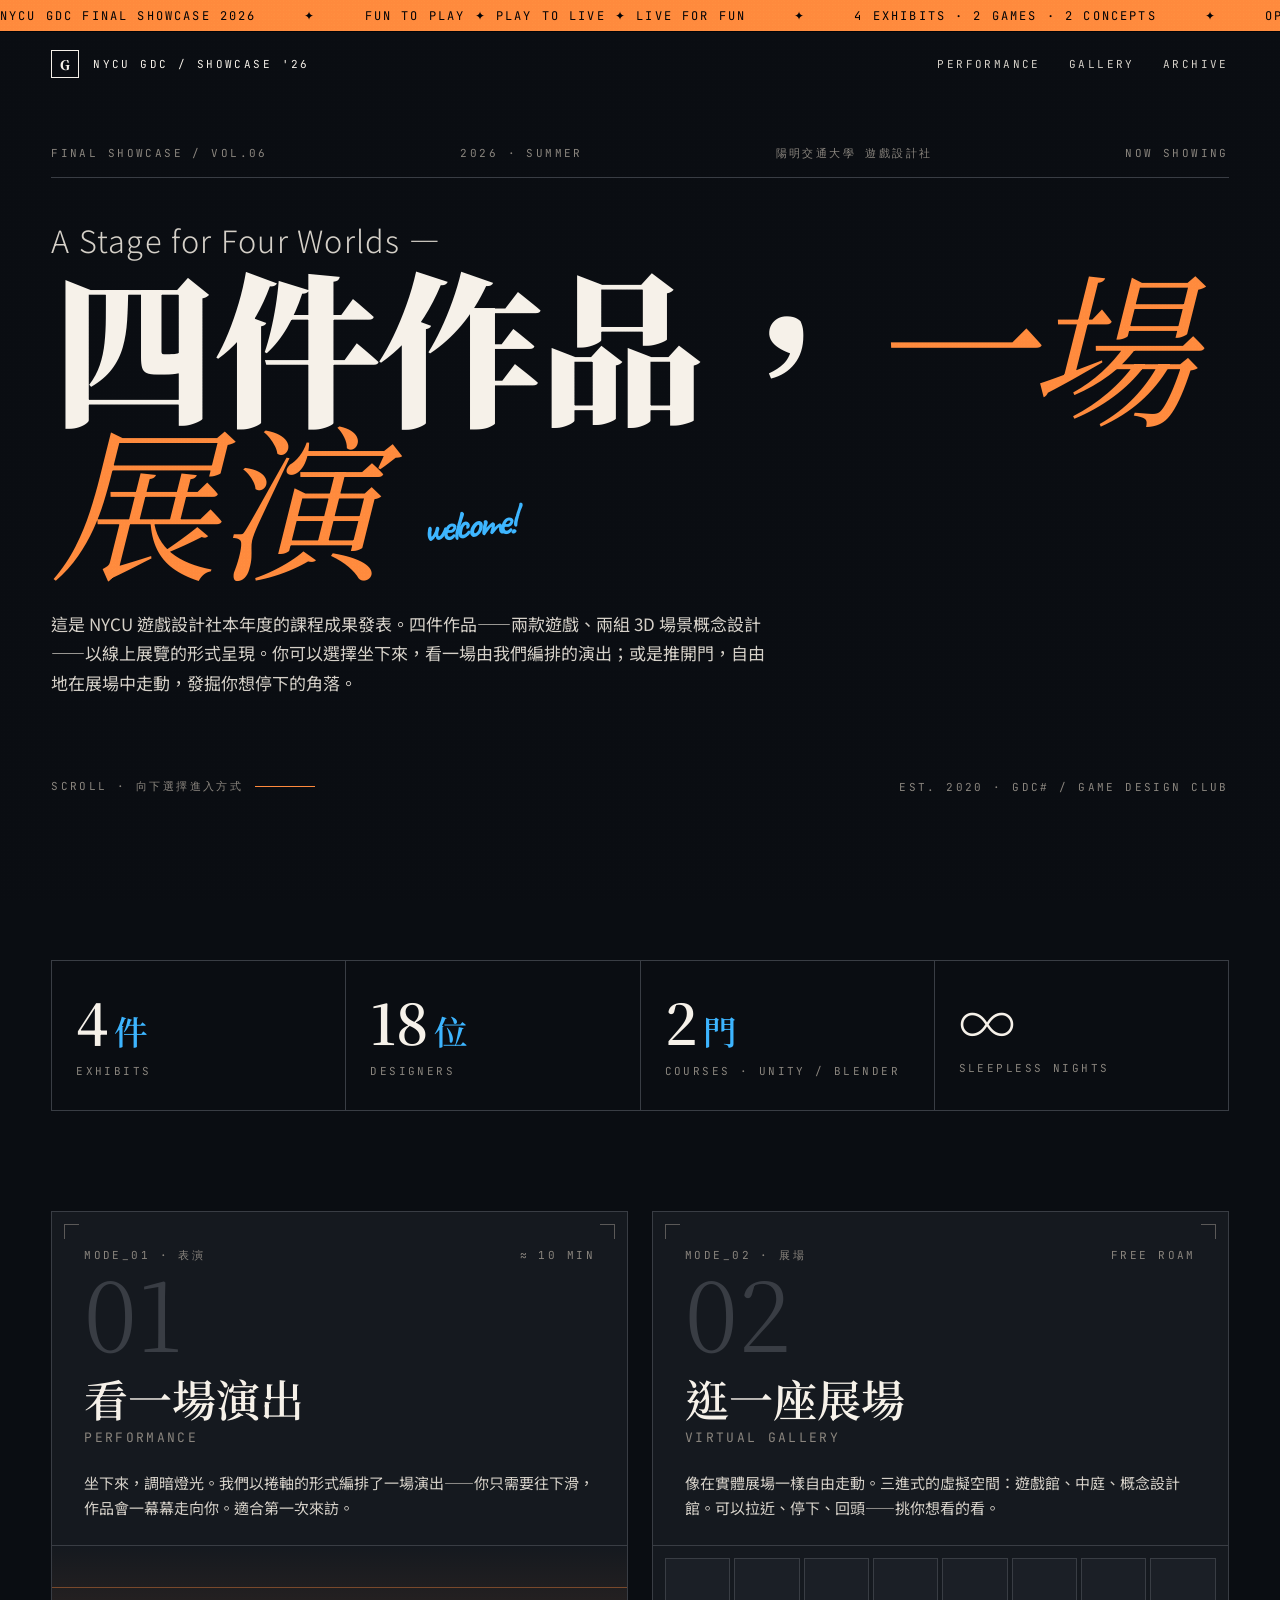
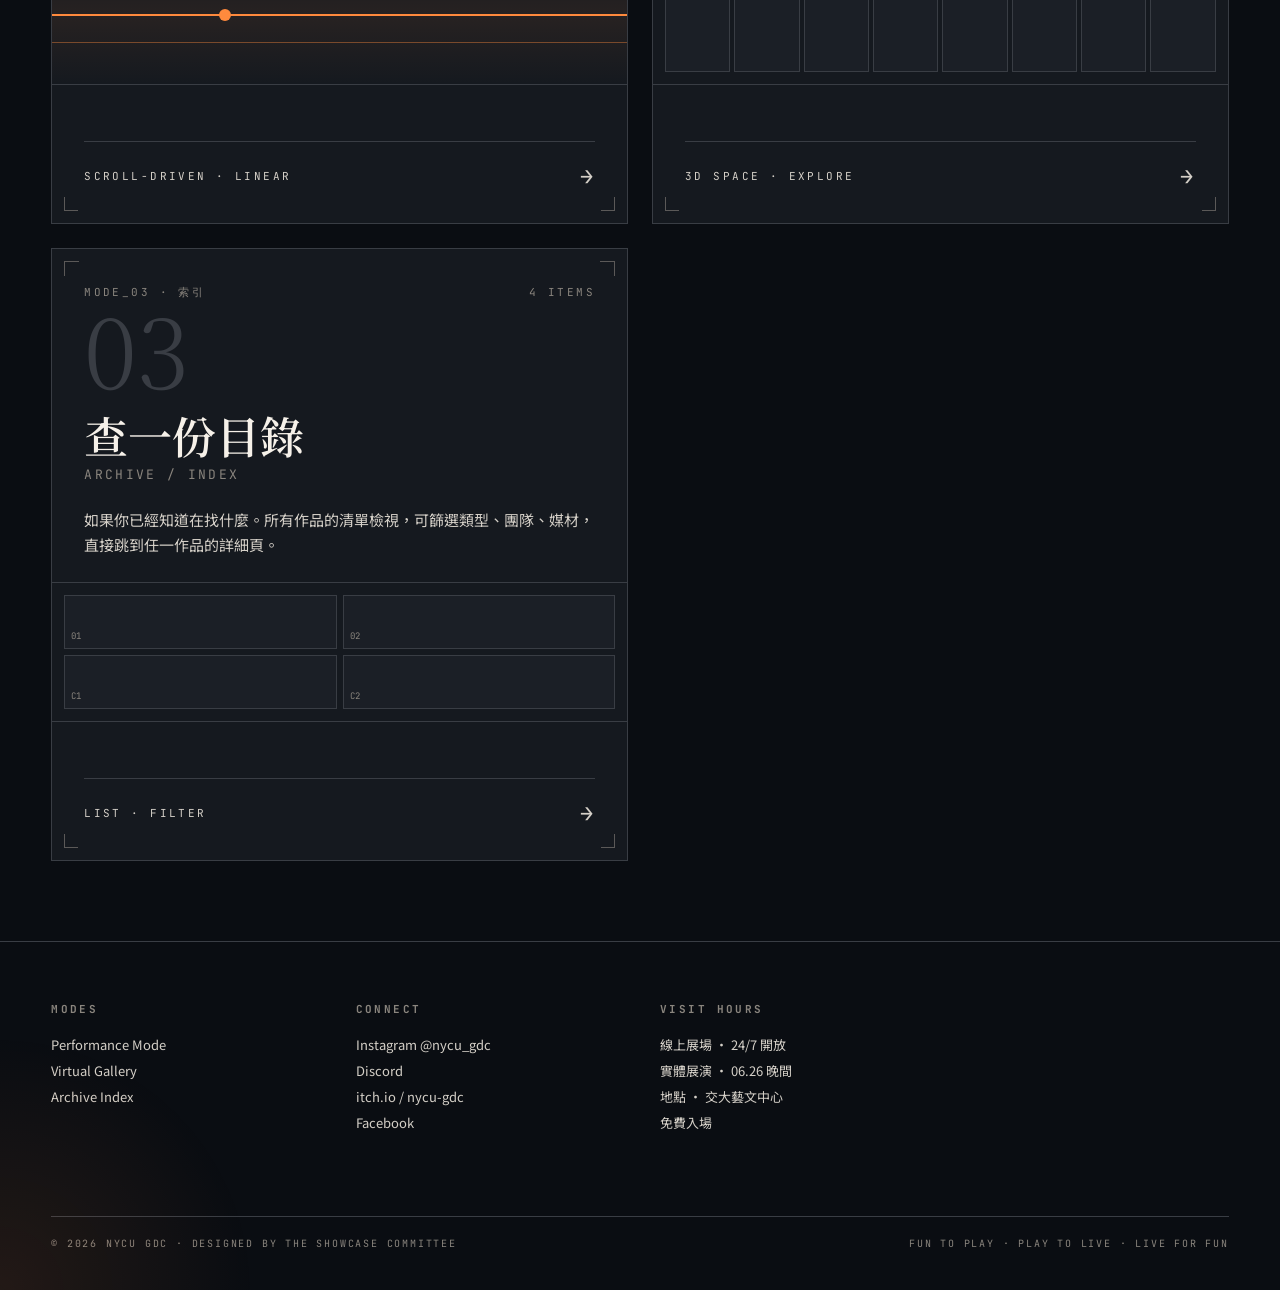
==== public/index.html @ 05b70faf "Add pageview counter with Cloudflare Worker backend - Deploy frontend as Cloudflare Workers Static A" ====
<!DOCTYPE html>
<html lang="zh-Hant">
<head>
<meta charset="UTF-8">
<meta name="viewport" content="width=device-width, initial-scale=1">
<title>NYCU GDC 期末 Showcase 2026</title>
<link rel="preconnect" href="https://fonts.googleapis.com">
<link rel="preconnect" href="https://fonts.gstatic.com" crossorigin>
<link href="https://fonts.googleapis.com/css2?family=Caveat:wght@400;600&family=JetBrains+Mono:wght@300;400;500&family=Noto+Sans+TC:wght@300;400;500;700&family=Noto+Serif+TC:wght@300;400;600;900&display=swap" rel="stylesheet">
<link rel="stylesheet" href="styles/tokens.css">
<style>
  body { overflow-x: hidden; }

  .marquee-strip {
    position: fixed;
    top: 0; left: 0; right: 0;
    height: 32px;
    background: var(--gdc-orange);
    color: var(--bg-deeper);
    overflow: hidden;
    z-index: 50;
    border-bottom: 1px solid var(--bg-deeper);
    display: flex;
    align-items: center;
  }
  .marquee-track {
    display: flex;
    gap: 48px;
    animation: marquee 60s linear infinite;
    white-space: nowrap;
    font-family: var(--f-mono);
    font-size: 12px;
    letter-spacing: 0.18em;
    text-transform: uppercase;
  }
  .marquee-track > span { display: inline-flex; align-items: center; gap: 48px; }
  .marquee-track > span::after { content: "✦"; }
  @keyframes marquee {
    from { transform: translateX(0); }
    to { transform: translateX(-50%); }
  }

  .topbar {
    position: fixed;
    top: 32px;
    left: 0; right: 0;
    padding: 18px var(--pad-edge);
    display: flex;
    align-items: center;
    justify-content: space-between;
    z-index: 40;
    font-family: var(--f-mono);
    font-size: 11px;
    letter-spacing: 0.22em;
    text-transform: uppercase;
  }
  .brand { display: flex; align-items: center; gap: 14px; color: var(--paper); }
  .brand-mark {
    width: 28px; height: 28px; border: 1px solid var(--paper);
    display: grid; place-items: center;
    font-family: var(--f-serif); font-weight: 900; font-size: 13px;
    letter-spacing: 0;
  }
  .topbar nav { display: flex; gap: 28px; color: var(--paper-dim); }
  .topbar nav a:hover { color: var(--gdc-orange); }

  .hero {
    min-height: 100vh;
    padding: 140px var(--pad-edge) 100px;
    position: relative;
    display: grid;
    grid-template-columns: 1fr;
    align-content: center;
  }
  .hero-meta {
    display: flex;
    justify-content: space-between;
    font-family: var(--f-mono);
    font-size: 11px;
    letter-spacing: 0.22em;
    text-transform: uppercase;
    color: var(--paper-faint);
    margin-bottom: 48px;
    padding-bottom: 16px;
    border-bottom: 1px solid var(--paper-line);
  }

  .hero-title {
    font-family: var(--f-serif);
    font-weight: 900;
    font-size: clamp(56px, 13vw, 200px);
    line-height: 0.92;
    letter-spacing: -0.02em;
    margin: 0;
    color: var(--paper);
    position: relative;
  }
  .hero-title .small {
    display: block;
    font-size: clamp(20px, 2.4vw, 36px);
    font-weight: 300;
    letter-spacing: 0.04em;
    color: var(--paper-dim);
    margin-bottom: 12px;
    font-family: var(--f-sans);
  }
  .hero-title em {
    font-style: italic;
    color: var(--gdc-orange);
    font-weight: 400;
  }
  .hand-stamp {
    font-family: var(--f-hand);
    color: var(--gdc-blue);
    font-size: clamp(28px, 3.2vw, 48px);
    transform: rotate(-6deg);
    display: inline-block;
    margin-left: 8px;
    vertical-align: middle;
  }

  .hero-sub {
    margin-top: 36px;
    max-width: 720px;
    font-size: 17px;
    line-height: 1.75;
    color: var(--paper-dim);
  }

  .hero-bottom {
    margin-top: 64px;
    display: flex;
    justify-content: space-between;
    align-items: end;
    flex-wrap: wrap;
    gap: 24px;
  }
  .scroll-hint {
    font-family: var(--f-mono);
    font-size: 11px;
    letter-spacing: 0.22em;
    text-transform: uppercase;
    color: var(--paper-faint);
    display: flex;
    align-items: center;
    gap: 12px;
  }
  .scroll-line {
    display: inline-block;
    width: 60px;
    height: 1px;
    background: var(--paper-faint);
    position: relative;
    overflow: hidden;
  }
  .scroll-line::after {
    content: "";
    position: absolute;
    inset: 0;
    background: var(--gdc-orange);
    animation: hint 2.5s ease-in-out infinite;
  }
  @keyframes hint {
    0% { transform: translateX(-100%); }
    50% { transform: translateX(0); }
    100% { transform: translateX(100%); }
  }

  /* Spotlight follows cursor */
  .spot {
    position: fixed;
    pointer-events: none;
    width: 600px; height: 600px;
    border-radius: 50%;
    background: radial-gradient(circle, rgba(255,138,61,0.10) 0%, rgba(255,138,61,0) 60%);
    transform: translate(-50%, -50%);
    z-index: 1;
    transition: opacity 0.4s;
  }

  /* Two doors */
  .doors {
    padding: 40px var(--pad-edge) 80px;
    display: grid;
    grid-template-columns: repeat(auto-fit, minmax(380px, 1fr));
    gap: 24px;
    position: relative;
    z-index: 2;
  }
  .door {
    position: relative;
    background: var(--bg-rise);
    border: 1px solid var(--paper-line);
    padding: 36px 32px 32px;
    min-height: 460px;
    display: flex;
    flex-direction: column;
    justify-content: space-between;
    cursor: pointer;
    transition: all 0.4s ease;
    overflow: hidden;
    text-decoration: none;
    color: inherit;
  }
  .door:hover {
    background: var(--bg-card);
    border-color: var(--paper-dim);
    transform: translateY(-4px);
  }
  .door-hd {
    display: flex;
    justify-content: space-between;
    align-items: start;
    font-family: var(--f-mono);
    font-size: 11px;
    letter-spacing: 0.22em;
    text-transform: uppercase;
    color: var(--paper-faint);
  }
  .door-num {
    font-family: var(--f-serif);
    font-size: 96px;
    font-weight: 300;
    line-height: 1;
    color: var(--paper-line);
    transition: color 0.3s;
  }
  .door:hover .door-num { color: var(--gdc-orange); }

  .door-title {
    font-family: var(--f-serif);
    font-size: 44px;
    font-weight: 600;
    line-height: 1.05;
    margin: 16px 0 8px;
  }
  .door-title-en {
    font-family: var(--f-mono);
    font-size: 13px;
    color: var(--paper-faint);
    letter-spacing: 0.18em;
    text-transform: uppercase;
  }
  .door-desc {
    margin-top: 24px;
    color: var(--paper-dim);
    font-size: 15px;
    line-height: 1.7;
  }
  .door-foot {
    margin-top: 32px;
    display: flex;
    justify-content: space-between;
    align-items: center;
    font-family: var(--f-mono);
    font-size: 11px;
    letter-spacing: 0.22em;
    text-transform: uppercase;
    color: var(--paper-dim);
    padding-top: 20px;
    border-top: 1px solid var(--paper-line);
  }
  .door-arrow {
    font-size: 22px;
    transition: transform 0.3s;
  }
  .door:hover .door-arrow { transform: translateX(8px); color: var(--gdc-orange); }

  /* Visual signatures inside doors */
  .door-vis {
    margin: 24px -32px;
    height: 140px;
    position: relative;
    overflow: hidden;
    border-top: 1px solid var(--paper-line);
    border-bottom: 1px solid var(--paper-line);
  }
  .vis-perform {
    background:
      linear-gradient(to bottom,
        transparent 0%,
        rgba(255,138,61,0.08) 50%,
        transparent 100%);
  }
  .vis-perform::before, .vis-perform::after {
    content: "";
    position: absolute;
    left: 0; right: 0;
    height: 1px;
    background: var(--gdc-orange);
    opacity: 0.4;
  }
  .vis-perform::before { top: 30%; }
  .vis-perform::after { top: 70%; }
  .vis-perform .play-line {
    position: absolute;
    top: 50%; left: 0; right: 0;
    height: 2px;
    background: var(--gdc-orange);
    transform: translateY(-50%);
  }
  .vis-perform .play-dot {
    position: absolute;
    top: 50%; left: 30%;
    width: 12px; height: 12px;
    background: var(--gdc-orange);
    border-radius: 50%;
    transform: translate(-50%, -50%);
    animation: travel 3s ease-in-out infinite alternate;
  }
  @keyframes travel { to { left: 70%; } }

  .vis-gallery {
    display: grid;
    grid-template-columns: repeat(8, 1fr);
    gap: 4px;
    padding: 12px;
    perspective: 400px;
  }
  .vis-gallery .b {
    background: var(--bg-card);
    border: 1px solid var(--paper-line);
    transform-origin: bottom;
    transition: transform 0.4s;
  }
  .door:hover .vis-gallery .b:nth-child(odd) { transform: rotateX(15deg); }
  .door:hover .vis-gallery .b:nth-child(even) { transform: rotateX(-10deg); background: var(--gdc-blue-soft); opacity: 0.4; }

  .vis-index {
    display: grid;
    grid-template-columns: repeat(2, 1fr);
    grid-template-rows: repeat(2, 1fr);
    gap: 6px;
    padding: 12px;
  }
  .vis-index .c {
    background: var(--bg-card);
    border: 1px solid var(--paper-line);
    display: flex;
    align-items: end;
    padding: 6px;
    font-family: var(--f-mono);
    font-size: 9px;
    color: var(--paper-faint);
  }

  /* Stats */
  .stats {
    padding: 40px var(--pad-edge) 60px;
    display: grid;
    grid-template-columns: repeat(auto-fit, minmax(180px, 1fr));
    gap: 1px;
    background: var(--paper-line);
    margin: 0 var(--pad-edge);
    border: 1px solid var(--paper-line);
  }
  .stats { padding: 0; margin-top: 60px; margin-bottom: 60px; }
  .stat {
    background: var(--bg-stage);
    padding: 32px 24px;
  }
  .stat-num {
    font-family: var(--f-serif);
    font-size: 56px;
    font-weight: 600;
    line-height: 1;
    color: var(--paper);
  }
  .stat-num em {
    font-family: var(--f-hand);
    font-style: normal;
    color: var(--gdc-blue);
    font-size: 0.6em;
    margin-left: 6px;
  }
  .stat-label {
    margin-top: 12px;
    font-family: var(--f-mono);
    font-size: 11px;
    letter-spacing: 0.22em;
    text-transform: uppercase;
    color: var(--paper-faint);
  }

  /* Footer */
  footer {
    padding: 60px var(--pad-edge) 40px;
    border-top: 1px solid var(--paper-line);
    display: grid;
    grid-template-columns: repeat(auto-fit, minmax(220px, 1fr));
    gap: 40px;
    font-size: 13px;
  }
  footer h4 {
    font-family: var(--f-mono);
    font-size: 11px;
    letter-spacing: 0.22em;
    text-transform: uppercase;
    color: var(--paper-faint);
    margin: 0 0 16px;
  }
  footer ul { list-style: none; padding: 0; margin: 0; line-height: 2; color: var(--paper-dim); }
  footer ul li:hover { color: var(--gdc-orange); cursor: pointer; }
  .colophon {
    grid-column: 1 / -1;
    margin-top: 40px;
    padding-top: 20px;
    border-top: 1px solid var(--paper-line);
    display: flex;
    justify-content: space-between;
    flex-wrap: wrap;
    gap: 16px;
    font-family: var(--f-mono);
    font-size: 10px;
    letter-spacing: 0.18em;
    text-transform: uppercase;
    color: var(--paper-faint);
  }

  /* Responsive */
  @media (max-width: 720px) {
    .topbar nav { display: none; }
    .door { min-height: 380px; padding: 24px 20px; }
    .door-num { font-size: 72px; }
    .door-title { font-size: 32px; }
    .door-vis { margin: 20px -20px; height: 100px; }
  }
</style>
</head>
<body class="grain">

<!-- Marquee strip -->
<div class="marquee-strip" aria-hidden="true">
  <div class="marquee-track">
    <span>NYCU GDC FINAL SHOWCASE 2026</span>
    <span>FUN TO PLAY ✦ PLAY TO LIVE ✦ LIVE FOR FUN</span>
    <span>4 EXHIBITS · 2 GAMES · 2 CONCEPTS</span>
    <span>OPEN 24/7 · ONLINE EXHIBITION</span>
    <span>NYCU GDC FINAL SHOWCASE 2026</span>
    <span>FUN TO PLAY ✦ PLAY TO LIVE ✦ LIVE FOR FUN</span>
    <span>4 EXHIBITS · 2 GAMES · 2 CONCEPTS</span>
    <span>OPEN 24/7 · ONLINE EXHIBITION</span>
  </div>
</div>

<!-- Top bar -->
<header class="topbar">
  <a href="index.html" class="brand">
    <div class="brand-mark">G</div>
    <span>NYCU GDC / Showcase '26</span>
  </a>
  <nav>
    <a href="perform.html">Performance</a>
    <a href="gallery.html">Gallery</a>
    <a href="archive.html">Archive</a>
  </nav>
</header>

<!-- Hero -->
<section class="hero">
  <div class="hero-meta">
    <span>FINAL SHOWCASE / VOL.06</span>
    <span>2026 · SUMMER</span>
    <span>陽明交通大學 遊戲設計社</span>
    <span>NOW SHOWING</span>
  </div>

  <h1 class="hero-title">
    <span class="small">A Stage for Four Worlds —</span>
    四件作品，<em>一場展演</em>
    <span class="hand-stamp">welcome!</span>
  </h1>

  <p class="hero-sub">
    這是 NYCU 遊戲設計社本年度的課程成果發表。四件作品——兩款遊戲、兩組 3D 場景概念設計——以線上展覽的形式呈現。你可以選擇坐下來，看一場由我們編排的演出；或是推開門，自由地在展場中走動，發掘你想停下的角落。
  </p>

  <div class="hero-bottom">
    <div class="scroll-hint">
      <span>Scroll · 向下選擇進入方式</span>
      <span class="scroll-line"></span>
    </div>
    <div class="mono" style="font-size:11px;letter-spacing:0.22em;text-transform:uppercase;color:var(--paper-faint);">
      EST. 2020 · GDC# / Game Design Club
    </div>
  </div>
</section>

<!-- Stats strip -->
<section class="stats">
  <div class="stat">
    <div class="stat-num">4<em>件</em></div>
    <div class="stat-label">Exhibits</div>
  </div>
  <div class="stat">
    <div class="stat-num">18<em>位</em></div>
    <div class="stat-label">Designers</div>
  </div>
  <div class="stat">
    <div class="stat-num">2<em>門</em></div>
    <div class="stat-label">Courses · Unity / Blender</div>
  </div>
  <div class="stat">
    <div class="stat-num">∞</div>
    <div class="stat-label">Sleepless Nights</div>
  </div>
</section>

<!-- Two doors -->
<section class="doors">
  <a class="door corner-marks" href="perform.html">
    <span class="cm-bl"></span><span class="cm-br"></span>
    <div class="door-hd">
      <span>MODE_01 · 表演</span>
      <span>≈ 10 MIN</span>
    </div>
    <div>
      <div class="door-num">01</div>
      <div class="door-title">看一場演出</div>
      <div class="door-title-en">PERFORMANCE</div>
      <div class="door-desc">
        坐下來，調暗燈光。我們以捲軸的形式編排了一場演出——你只需要往下滑，作品會一幕幕走向你。適合第一次來訪。
      </div>
    </div>
    <div class="door-vis vis-perform">
      <div class="play-line"></div>
      <div class="play-dot"></div>
    </div>
    <div class="door-foot">
      <span>Scroll-driven · Linear</span>
      <span class="door-arrow">→</span>
    </div>
  </a>

  <a class="door corner-marks" href="gallery.html">
    <span class="cm-bl"></span><span class="cm-br"></span>
    <div class="door-hd">
      <span>MODE_02 · 展場</span>
      <span>FREE ROAM</span>
    </div>
    <div>
      <div class="door-num">02</div>
      <div class="door-title">逛一座展場</div>
      <div class="door-title-en">VIRTUAL GALLERY</div>
      <div class="door-desc">
        像在實體展場一樣自由走動。三進式的虛擬空間：遊戲館、中庭、概念設計館。可以拉近、停下、回頭——挑你想看的看。
      </div>
    </div>
    <div class="door-vis vis-gallery">
      <div class="b"></div><div class="b"></div><div class="b"></div><div class="b"></div>
      <div class="b"></div><div class="b"></div><div class="b"></div><div class="b"></div>
    </div>
    <div class="door-foot">
      <span>3D Space · Explore</span>
      <span class="door-arrow">→</span>
    </div>
  </a>

  <a class="door corner-marks" href="archive.html">
    <span class="cm-bl"></span><span class="cm-br"></span>
    <div class="door-hd">
      <span>MODE_03 · 索引</span>
      <span>4 ITEMS</span>
    </div>
    <div>
      <div class="door-num">03</div>
      <div class="door-title">查一份目錄</div>
      <div class="door-title-en">ARCHIVE / INDEX</div>
      <div class="door-desc">
        如果你已經知道在找什麼。所有作品的清單檢視，可篩選類型、團隊、媒材，直接跳到任一作品的詳細頁。
      </div>
    </div>
    <div class="door-vis vis-index">
      <div class="c">01</div><div class="c">02</div><div class="c">C1</div><div class="c">C2</div>
    </div>
    <div class="door-foot">
      <span>List · Filter</span>
      <span class="door-arrow">→</span>
    </div>
  </a>
</section>

<!-- Footer -->
<footer>
  <div>
    <h4>Modes</h4>
    <ul>
      <li><a href="perform.html">Performance Mode</a></li>
      <li><a href="gallery.html">Virtual Gallery</a></li>
      <li><a href="archive.html">Archive Index</a></li>
    </ul>
  </div>
  <div>
    <h4>Connect</h4>
    <ul>
      <li><a href="https://www.instagram.com/nycu_gdc/" target="_blank" rel="noopener">Instagram @nycu_gdc</a></li>
      <li><a href="https://discord.gg/7tUWM2Dj53" target="_blank" rel="noopener">Discord</a></li>
      <li><a href="https://nycu-gdc.itch.io/" target="_blank" rel="noopener">itch.io / nycu-gdc</a></li>
      <li><a href="https://www.facebook.com/NYCUGDC/" target="_blank" rel="noopener">Facebook</a></li>
    </ul>
  </div>
  <div>
    <h4>Visit Hours</h4>
    <ul>
      <li>線上展場 · 24/7 開放</li>
      <li>實體展演 · 06.26 晚間</li>
      <li>地點 · 交大藝文中心</li>
      <li>免費入場</li>
    </ul>
  </div>
  <div class="colophon">
    <span>© 2026 NYCU GDC · Designed by the Showcase Committee</span>
    <span>Fun to Play · Play to Live · Live for Fun</span>
  </div>
</footer>

<div class="spot" id="spot"></div>

<script>
  // Spotlight cursor
  const spot = document.getElementById('spot');
  document.addEventListener('mousemove', (e) => {
    spot.style.left = e.clientX + 'px';
    spot.style.top = e.clientY + 'px';
  });
  document.addEventListener('mouseleave', () => spot.style.opacity = 0);
  document.addEventListener('mouseenter', () => spot.style.opacity = 1);
</script>

</body>
</html>
---- public/styles/tokens.css ----
/* NYCU GDC Showcase — Design Tokens */
:root {
  /* Stage / theatre dark */
  --bg-stage: oklch(0.16 0.012 260);
  --bg-deeper: oklch(0.10 0.010 260);
  --bg-rise: oklch(0.21 0.014 260);
  --bg-card: oklch(0.24 0.014 260);

  /* Warm whites & paper */
  --paper: oklch(0.96 0.012 80);
  --paper-dim: oklch(0.86 0.012 80);
  --paper-faint: oklch(0.62 0.012 80);
  --paper-line: oklch(0.36 0.012 260);

  /* GDC accents */
  --gdc-orange: #FF8A3D;
  --gdc-blue: #3DB5FF;
  --gdc-orange-soft: oklch(0.78 0.16 55);
  --gdc-blue-soft: oklch(0.78 0.13 235);
  --signal-red: oklch(0.67 0.21 25);

  /* Type scale */
  --f-mono: "JetBrains Mono", ui-monospace, "Courier New", monospace;
  --f-sans: "Noto Sans TC", "Inter", system-ui, sans-serif;
  --f-serif: "Noto Serif TC", "EB Garamond", serif;
  --f-hand: "Caveat", "Noto Serif TC", cursive;

  /* Spacing */
  --pad-edge: clamp(20px, 4vw, 64px);
}

* { box-sizing: border-box; }
html, body { margin: 0; padding: 0; }
body {
  font-family: var(--f-sans);
  background: var(--bg-stage);
  color: var(--paper);
  -webkit-font-smoothing: antialiased;
  text-rendering: optimizeLegibility;
}

/* Common atoms */
.mono { font-family: var(--f-mono); letter-spacing: 0.02em; }
.serif { font-family: var(--f-serif); }
.hand { font-family: var(--f-hand); }
.muted { color: var(--paper-faint); }
.dim { color: var(--paper-dim); }

.tag {
  display: inline-block;
  font-family: var(--f-mono);
  font-size: 11px;
  letter-spacing: 0.18em;
  text-transform: uppercase;
  padding: 4px 10px;
  border: 1px solid var(--paper-line);
  border-radius: 999px;
  color: var(--paper-dim);
}

a { color: inherit; text-decoration: none; }

/* Grain overlay — adds the "projection" feel */
.grain::before {
  content: "";
  position: fixed;
  inset: 0;
  pointer-events: none;
  z-index: 999;
  opacity: 0.06;
  mix-blend-mode: overlay;
  background-image:
    radial-gradient(rgba(255,255,255,0.6) 1px, transparent 1px),
    radial-gradient(rgba(255,255,255,0.4) 1px, transparent 1px);
  background-size: 3px 3px, 5px 5px;
  background-position: 0 0, 1px 2px;
}

/* Scrollbar polish */
::-webkit-scrollbar { width: 10px; height: 10px; }
::-webkit-scrollbar-track { background: var(--bg-deeper); }
::-webkit-scrollbar-thumb { background: var(--paper-line); border-radius: 999px; }
::-webkit-scrollbar-thumb:hover { background: var(--paper-faint); }

/* Reusable corner crosshair (registration marks) */
.corner-marks { position: relative; }
.corner-marks::before, .corner-marks::after,
.corner-marks > .cm-tr, .corner-marks > .cm-bl, .corner-marks > .cm-br {
  content: "";
  position: absolute;
  width: 14px;
  height: 14px;
  border: 1px solid var(--paper-faint);
  opacity: 0.6;
}
.corner-marks::before { top: 12px; left: 12px; border-right: none; border-bottom: none; }
.corner-marks::after { top: 12px; right: 12px; border-left: none; border-bottom: none; }
.corner-marks > .cm-bl { bottom: 12px; left: 12px; border-right: none; border-top: none; }
.corner-marks > .cm-br { bottom: 12px; right: 12px; border-left: none; border-top: none; }

/* Selection */
::selection { background: var(--gdc-orange); color: var(--bg-deeper); }

/* Reusable button */
.btn {
  display: inline-flex;
  align-items: center;
  gap: 12px;
  padding: 14px 22px;
  border: 1px solid var(--paper);
  background: transparent;
  color: var(--paper);
  font-family: var(--f-mono);
  font-size: 12px;
  letter-spacing: 0.22em;
  text-transform: uppercase;
  cursor: pointer;
  transition: all 0.25s ease;
  text-decoration: none;
}
.btn:hover { background: var(--paper); color: var(--bg-deeper); }
.btn-primary { background: var(--gdc-orange); border-color: var(--gdc-orange); color: var(--bg-deeper); }
.btn-primary:hover { background: var(--paper); border-color: var(--paper); }
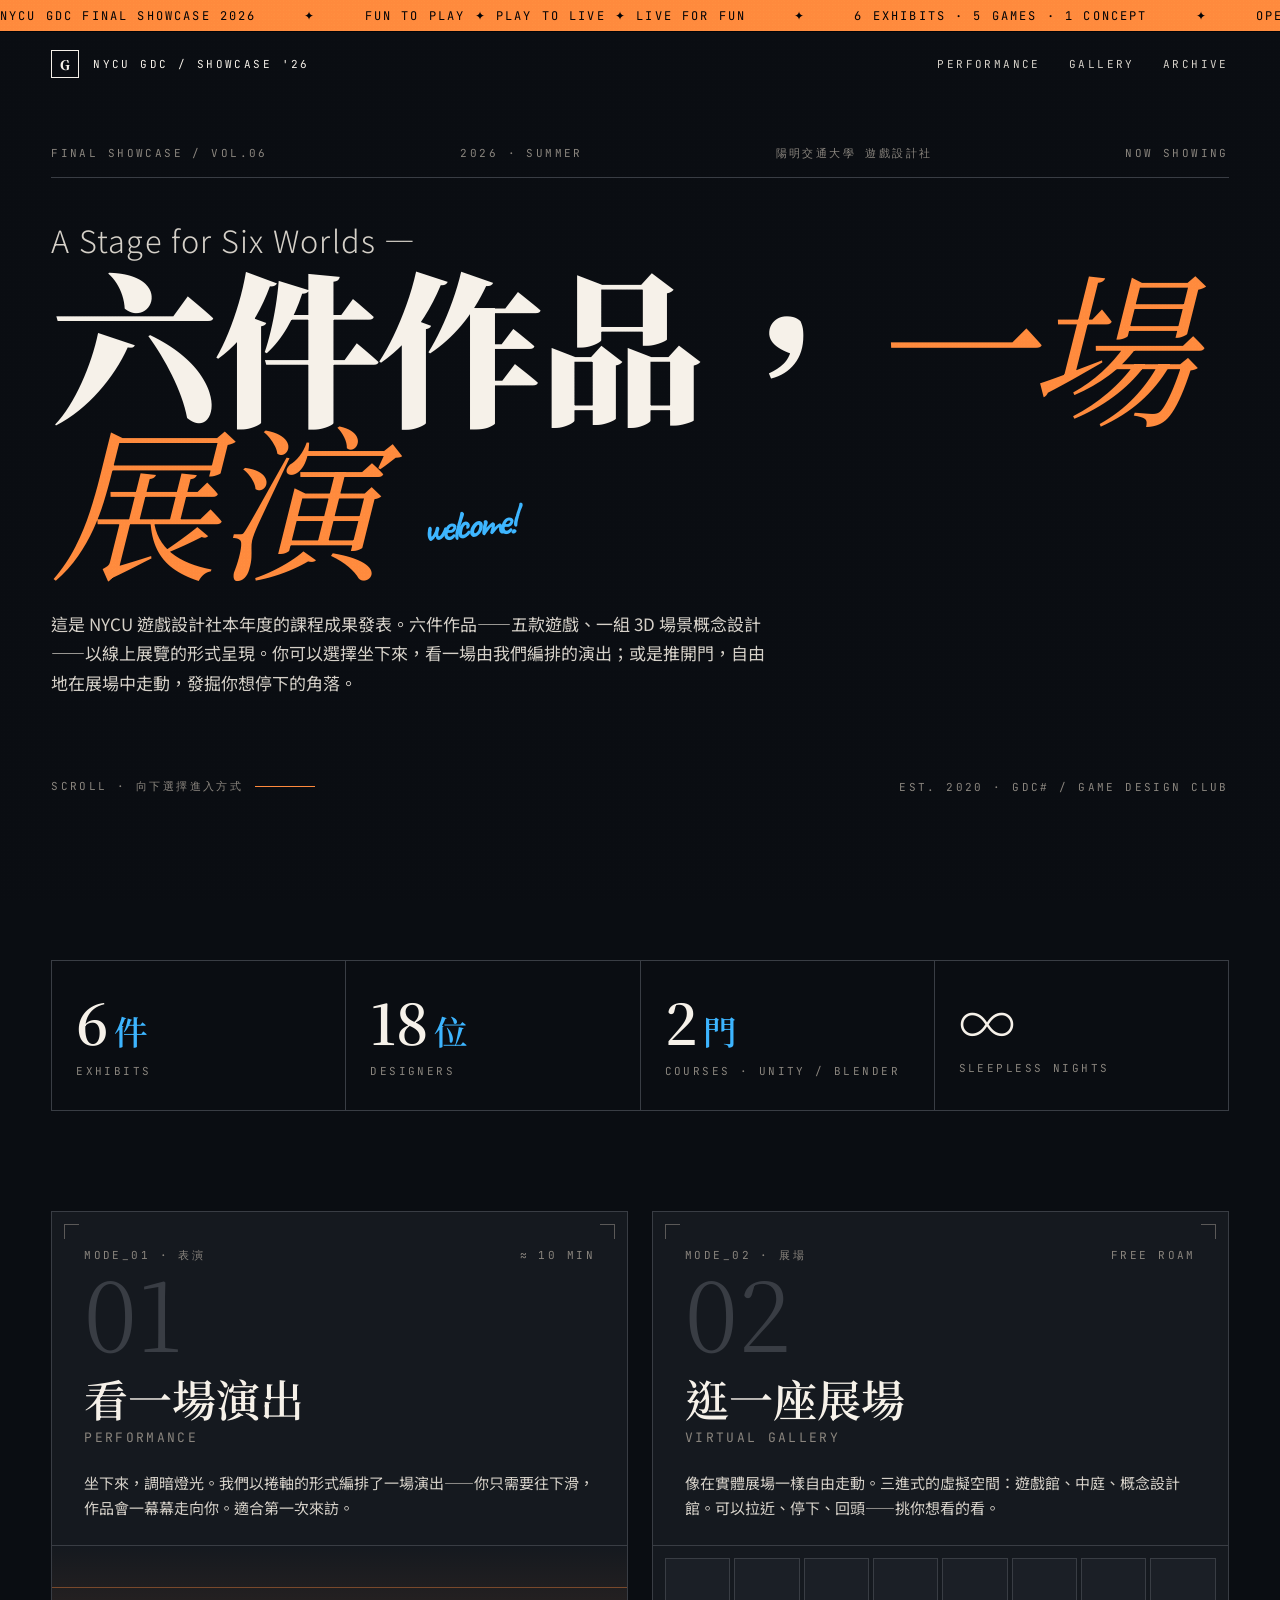
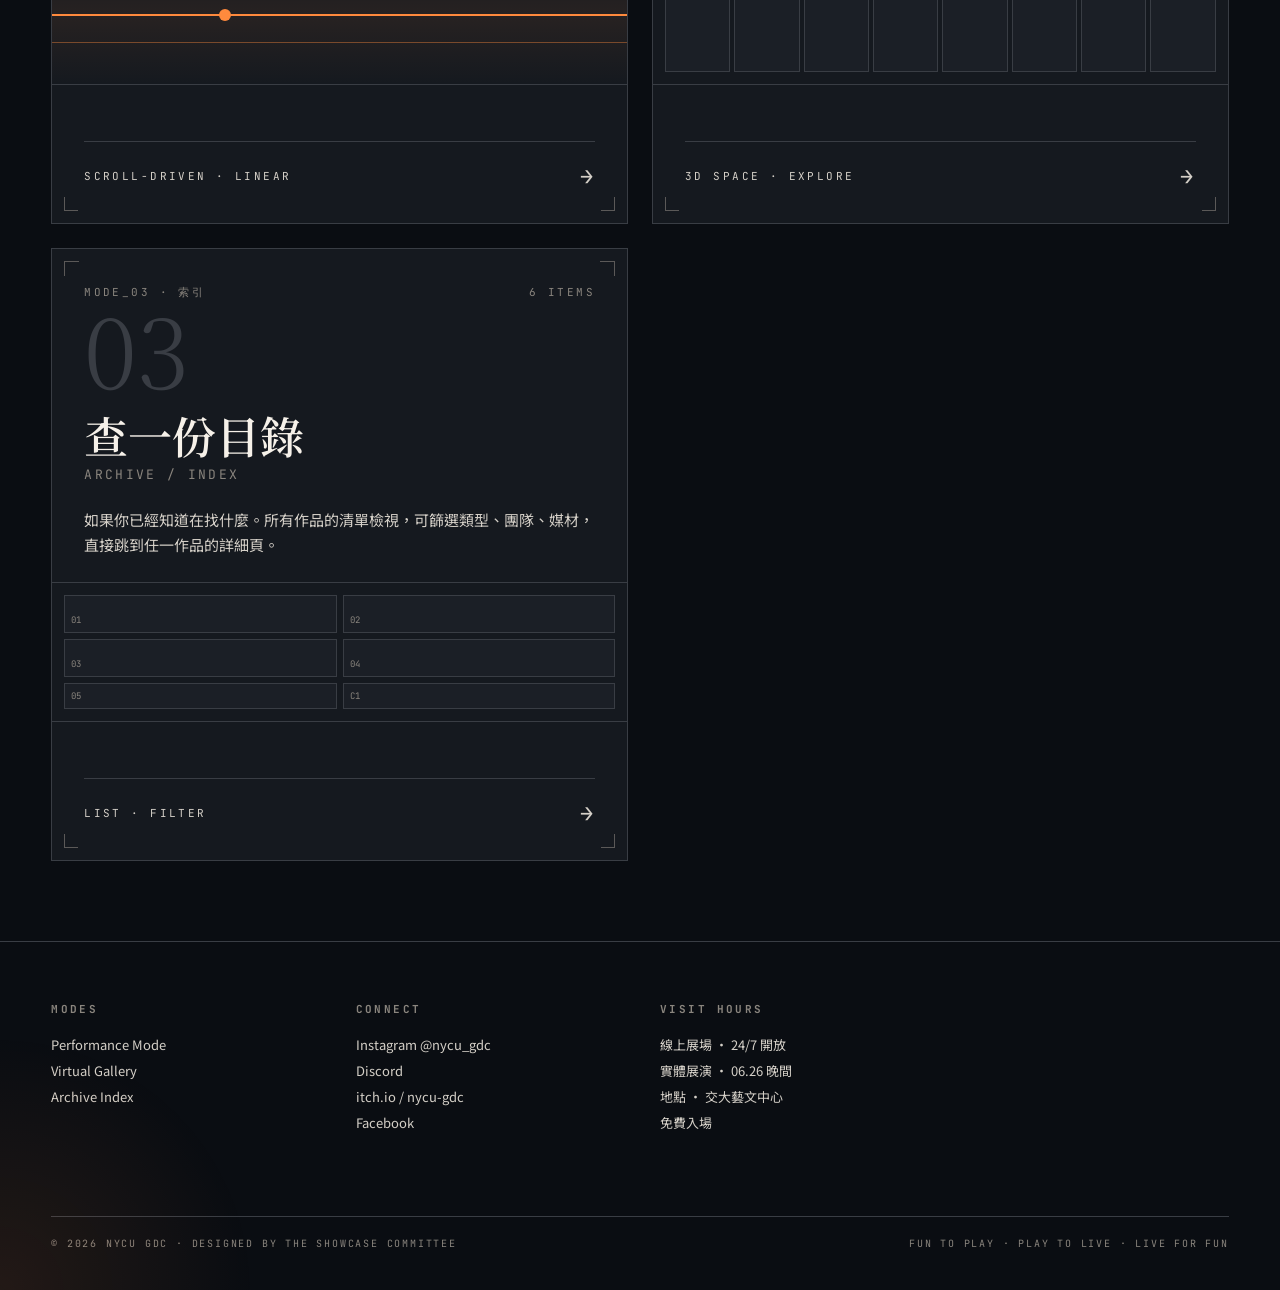
==== commit eae125fc: "update works" ====
--- a/public/index.html
+++ b/public/index.html
@@ -1,4 +1,4 @@
-<!DOCTYPE html>
+﻿<!DOCTYPE html>
 <html lang="zh-Hant">
 <head>
 <meta charset="UTF-8">
@@ -434,11 +434,11 @@
   <div class="marquee-track">
     <span>NYCU GDC FINAL SHOWCASE 2026</span>
     <span>FUN TO PLAY ✦ PLAY TO LIVE ✦ LIVE FOR FUN</span>
-    <span>4 EXHIBITS · 2 GAMES · 2 CONCEPTS</span>
+    <span>6 EXHIBITS · 5 GAMES · 1 CONCEPT</span>
     <span>OPEN 24/7 · ONLINE EXHIBITION</span>
     <span>NYCU GDC FINAL SHOWCASE 2026</span>
     <span>FUN TO PLAY ✦ PLAY TO LIVE ✦ LIVE FOR FUN</span>
-    <span>4 EXHIBITS · 2 GAMES · 2 CONCEPTS</span>
+    <span>6 EXHIBITS · 5 GAMES · 1 CONCEPT</span>
     <span>OPEN 24/7 · ONLINE EXHIBITION</span>
   </div>
 </div>
@@ -466,13 +466,13 @@
   </div>
 
   <h1 class="hero-title">
-    <span class="small">A Stage for Four Worlds —</span>
-    四件作品，<em>一場展演</em>
+    <span class="small">A Stage for Six Worlds —</span>
+    六件作品，<em>一場展演</em>
     <span class="hand-stamp">welcome!</span>
   </h1>
 
   <p class="hero-sub">
-    這是 NYCU 遊戲設計社本年度的課程成果發表。四件作品——兩款遊戲、兩組 3D 場景概念設計——以線上展覽的形式呈現。你可以選擇坐下來，看一場由我們編排的演出；或是推開門，自由地在展場中走動，發掘你想停下的角落。
+    這是 NYCU 遊戲設計社本年度的課程成果發表。六件作品——五款遊戲、一組 3D 場景概念設計——以線上展覽的形式呈現。你可以選擇坐下來，看一場由我們編排的演出；或是推開門，自由地在展場中走動，發掘你想停下的角落。
   </p>
 
   <div class="hero-bottom">
@@ -489,7 +489,7 @@
 <!-- Stats strip -->
 <section class="stats">
   <div class="stat">
-    <div class="stat-num">4<em>件</em></div>
+    <div class="stat-num">6<em>件</em></div>
     <div class="stat-label">Exhibits</div>
   </div>
   <div class="stat">
@@ -560,7 +560,7 @@
     <span class="cm-bl"></span><span class="cm-br"></span>
     <div class="door-hd">
       <span>MODE_03 · 索引</span>
-      <span>4 ITEMS</span>
+      <span>6 ITEMS</span>
     </div>
     <div>
       <div class="door-num">03</div>
@@ -571,7 +571,7 @@
       </div>
     </div>
     <div class="door-vis vis-index">
-      <div class="c">01</div><div class="c">02</div><div class="c">C1</div><div class="c">C2</div>
+      <div class="c">01</div><div class="c">02</div><div class="c">03</div><div class="c">04</div><div class="c">05</div><div class="c">C1</div>
     </div>
     <div class="door-foot">
       <span>List · Filter</span>
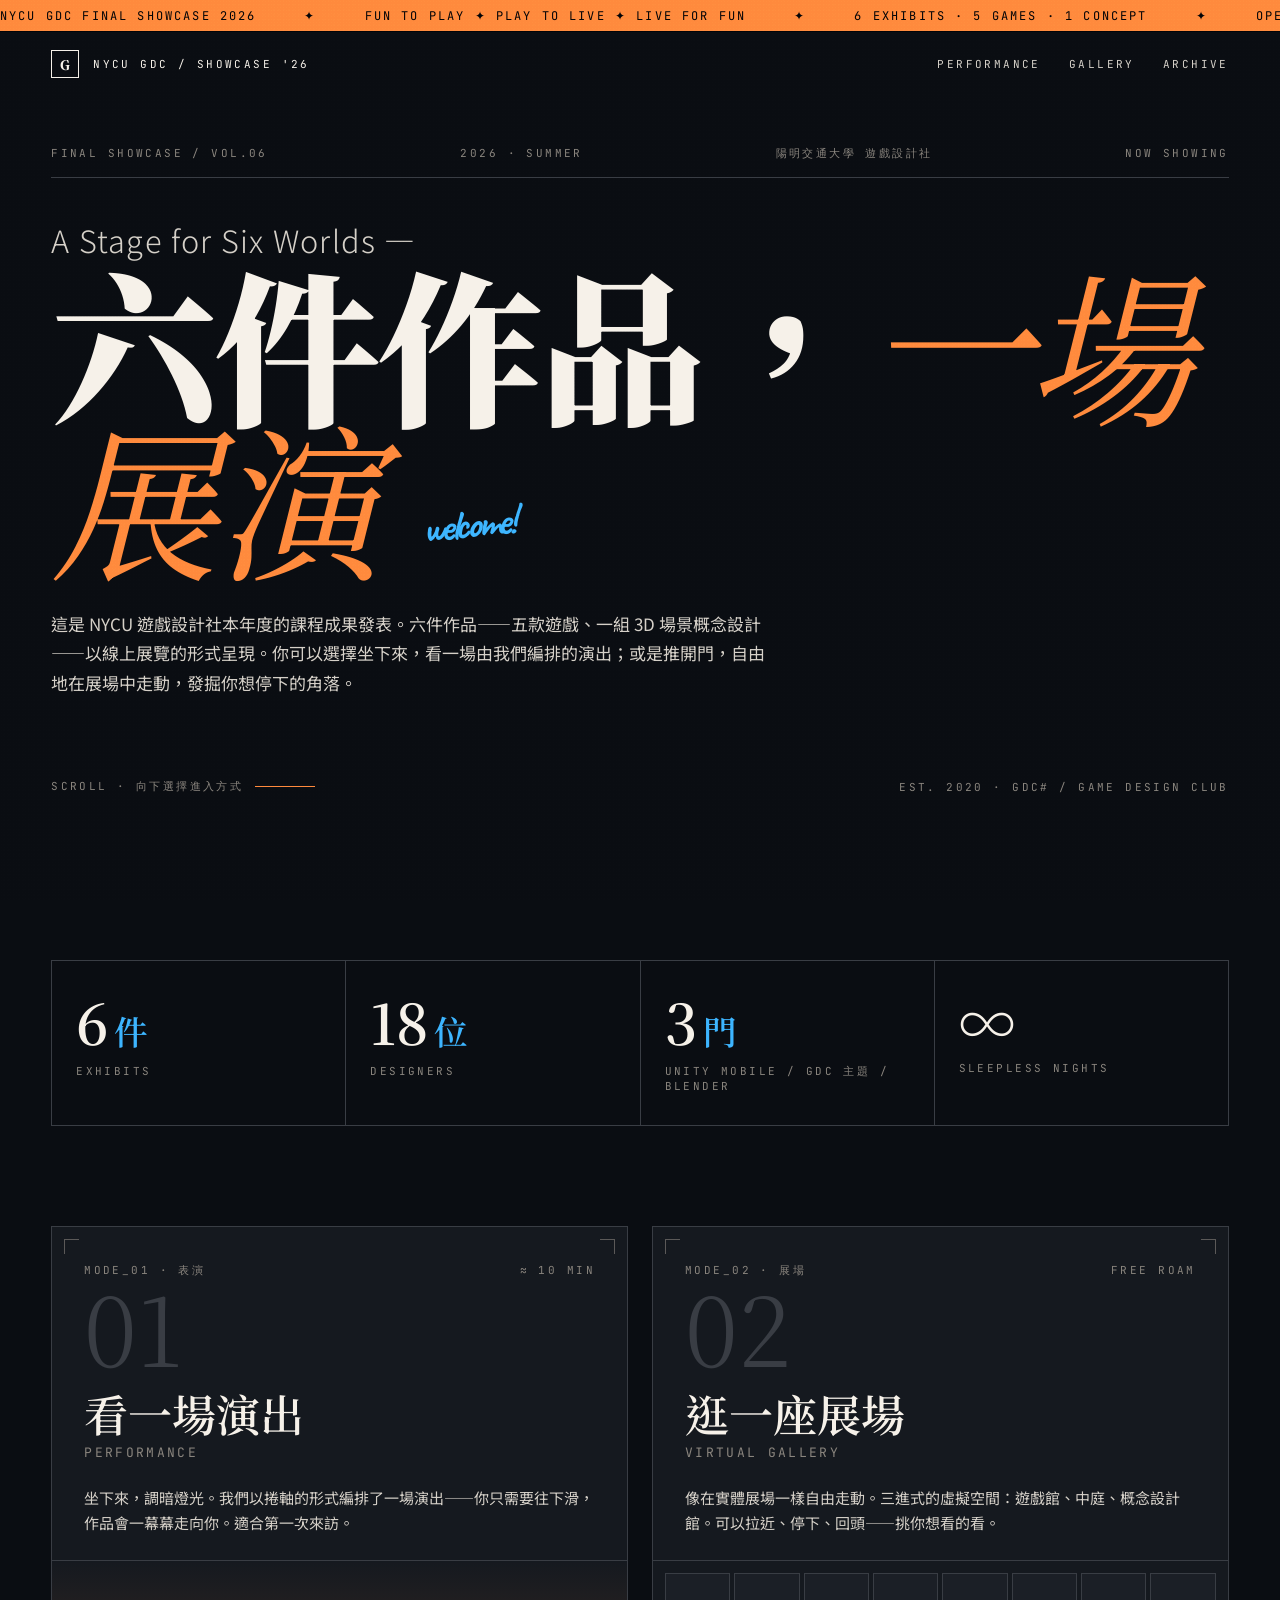
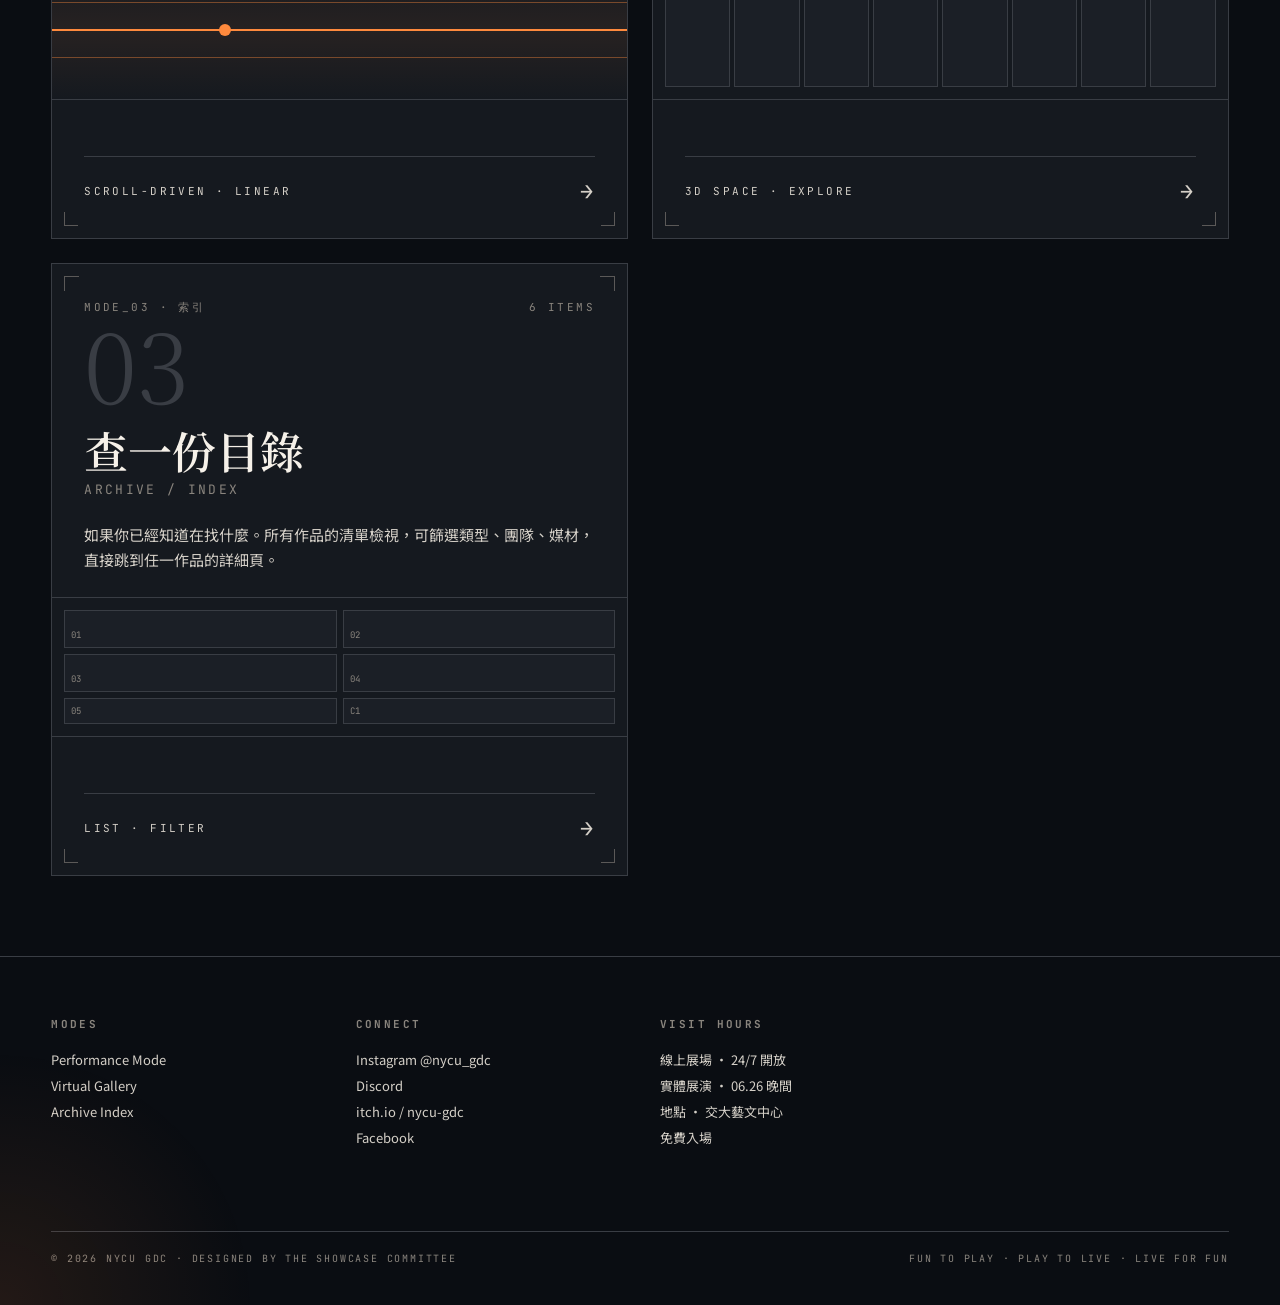
==== commit f2e9d884: "update title" ====
--- a/public/index.html
+++ b/public/index.html
@@ -497,8 +497,8 @@
     <div class="stat-label">Designers</div>
   </div>
   <div class="stat">
-    <div class="stat-num">2<em>門</em></div>
-    <div class="stat-label">Courses · Unity / Blender</div>
+    <div class="stat-num">3<em>門</em></div>
+    <div class="stat-label">Unity Mobile / GDC 主題 / Blender</div>
   </div>
   <div class="stat">
     <div class="stat-num">∞</div>
